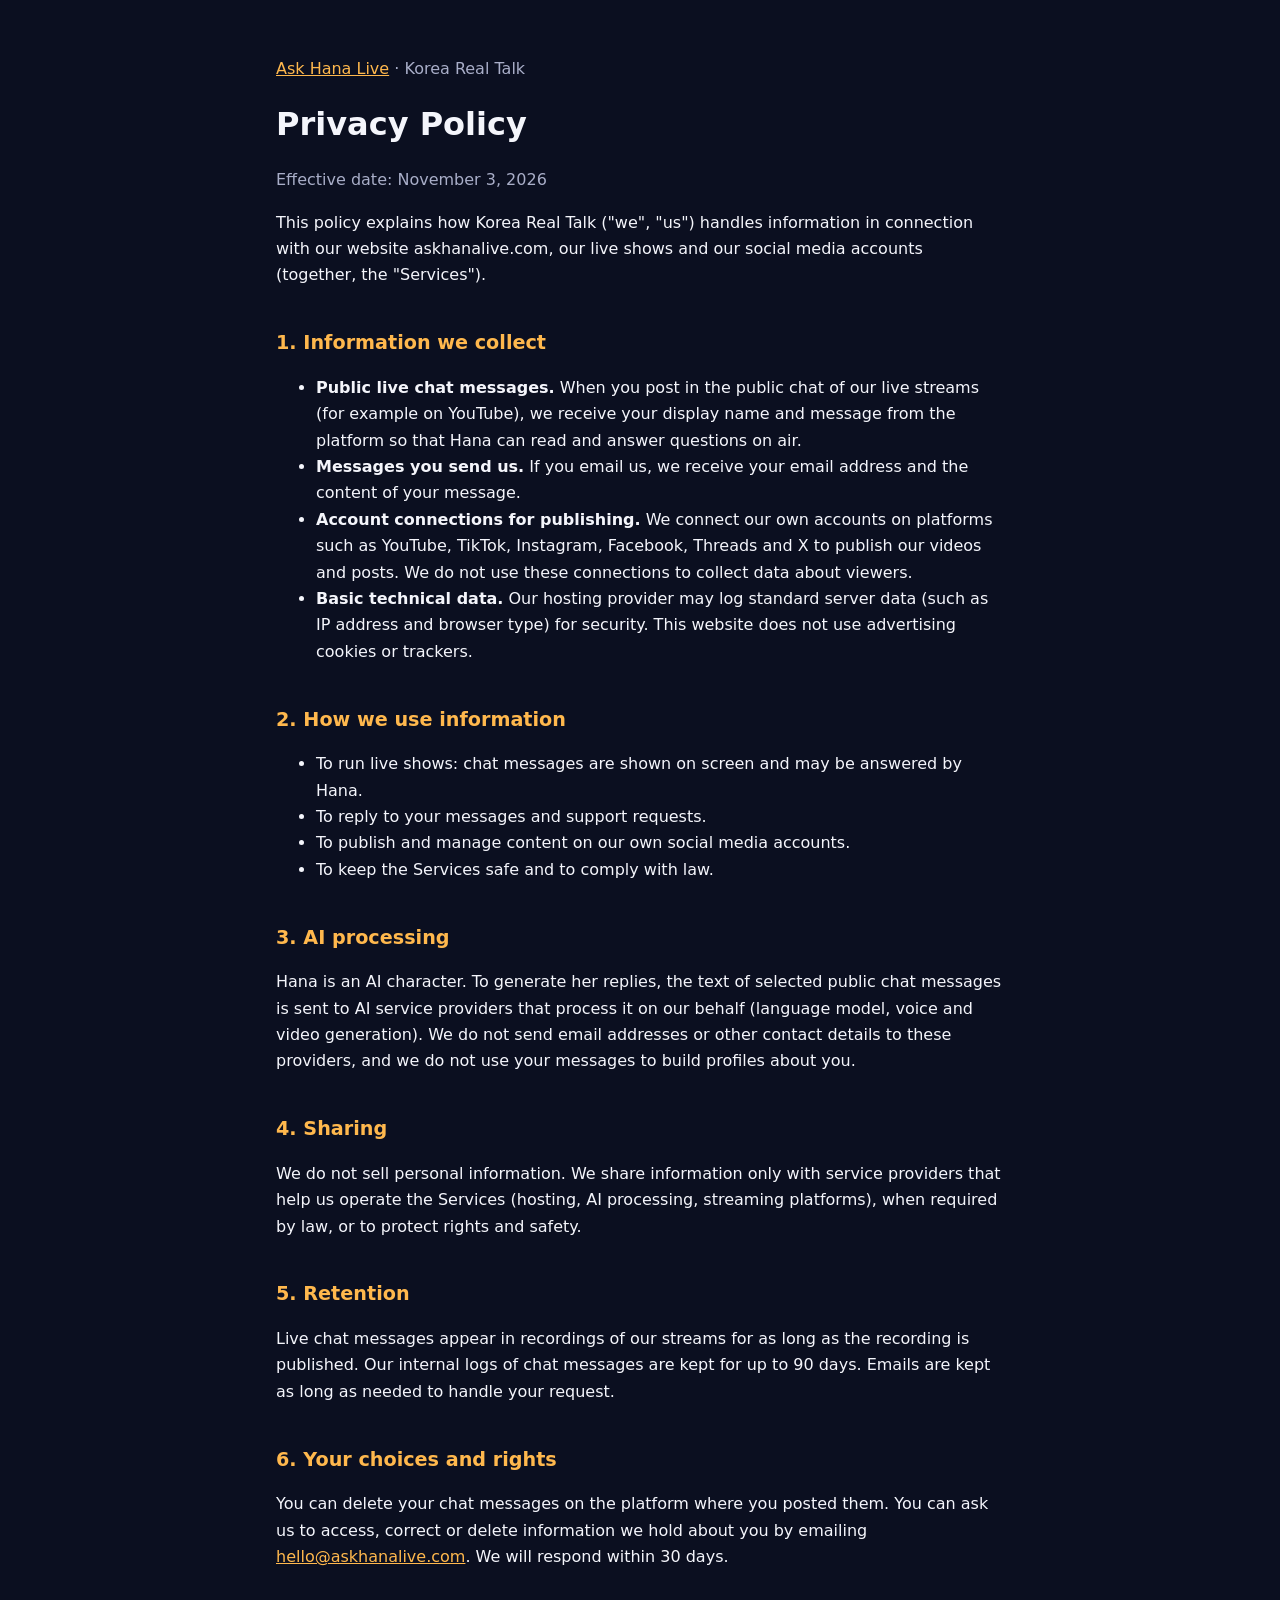
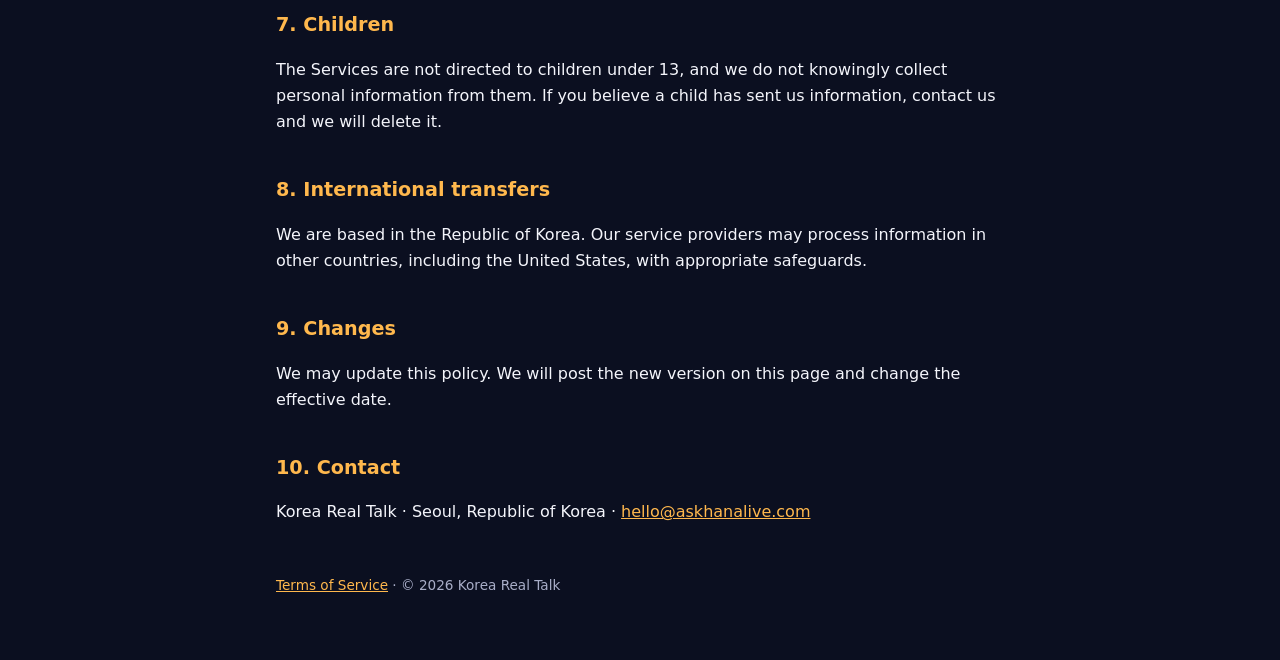
==== privacy.html @ 2700c464 "Add site: home, privacy policy, terms of service (askhanalive.com) Co-Authored-By: Claude Opus 5.5 <" ====
<!doctype html><html lang="en"><head><meta charset="utf-8"><meta name="viewport" content="width=device-width,initial-scale=1">
<title>Privacy Policy · Ask Hana Live</title><link rel="stylesheet" href="style.css"></head><body><main>
<p class="mut"><a href="index.html">Ask Hana Live</a> · Korea Real Talk</p>
<h1>Privacy Policy</h1>
<p class="mut">Effective date: November 3, 2026</p>
<p>This policy explains how Korea Real Talk ("we", "us") handles information in connection with our website askhanalive.com, our live shows and our social media accounts (together, the "Services").</p>
<h2>1. Information we collect</h2>
<ul>
<li><b>Public live chat messages.</b> When you post in the public chat of our live streams (for example on YouTube), we receive your display name and message from the platform so that Hana can read and answer questions on air.</li>
<li><b>Messages you send us.</b> If you email us, we receive your email address and the content of your message.</li>
<li><b>Account connections for publishing.</b> We connect our own accounts on platforms such as YouTube, TikTok, Instagram, Facebook, Threads and X to publish our videos and posts. We do not use these connections to collect data about viewers.</li>
<li><b>Basic technical data.</b> Our hosting provider may log standard server data (such as IP address and browser type) for security. This website does not use advertising cookies or trackers.</li>
</ul>
<h2>2. How we use information</h2>
<ul>
<li>To run live shows: chat messages are shown on screen and may be answered by Hana.</li>
<li>To reply to your messages and support requests.</li>
<li>To publish and manage content on our own social media accounts.</li>
<li>To keep the Services safe and to comply with law.</li>
</ul>
<h2>3. AI processing</h2>
<p>Hana is an AI character. To generate her replies, the text of selected public chat messages is sent to AI service providers that process it on our behalf (language model, voice and video generation). We do not send email addresses or other contact details to these providers, and we do not use your messages to build profiles about you.</p>
<h2>4. Sharing</h2>
<p>We do not sell personal information. We share information only with service providers that help us operate the Services (hosting, AI processing, streaming platforms), when required by law, or to protect rights and safety.</p>
<h2>5. Retention</h2>
<p>Live chat messages appear in recordings of our streams for as long as the recording is published. Our internal logs of chat messages are kept for up to 90 days. Emails are kept as long as needed to handle your request.</p>
<h2>6. Your choices and rights</h2>
<p>You can delete your chat messages on the platform where you posted them. You can ask us to access, correct or delete information we hold about you by emailing <a href="mailto:hello@askhanalive.com">hello@askhanalive.com</a>. We will respond within 30 days.</p>
<h2>7. Children</h2>
<p>The Services are not directed to children under 13, and we do not knowingly collect personal information from them. If you believe a child has sent us information, contact us and we will delete it.</p>
<h2>8. International transfers</h2>
<p>We are based in the Republic of Korea. Our service providers may process information in other countries, including the United States, with appropriate safeguards.</p>
<h2>9. Changes</h2>
<p>We may update this policy. We will post the new version on this page and change the effective date.</p>
<h2>10. Contact</h2>
<p>Korea Real Talk · Seoul, Republic of Korea · <a href="mailto:hello@askhanalive.com">hello@askhanalive.com</a></p>
<footer><a href="terms.html">Terms of Service</a> · © 2026 Korea Real Talk</footer>
</main></body></html>
---- style.css ----
:root{--bg:#0b0f20;--fg:#f4f5fb;--mut:#a9aec8;--acc:#ffb84d;--card:#141a33}
*{box-sizing:border-box}body{margin:0;background:var(--bg);color:var(--fg);font:16px/1.65 system-ui,-apple-system,"Segoe UI",Roboto,sans-serif}
main{max-width:760px;margin:0 auto;padding:40px 16px 64px}
h1{font-size:2rem;margin:.2em 0}h2{font-size:1.2rem;margin-top:2em;color:var(--acc)}
a{color:var(--acc)}p,li{color:var(--fg)}small,.mut{color:var(--mut)}
.card{background:var(--card);border-radius:16px;padding:20px 22px;margin:18px 0}
nav{display:flex;gap:16px;flex-wrap:wrap;margin-top:28px;font-size:.95rem}
footer{margin-top:48px;color:var(--mut);font-size:.85rem}
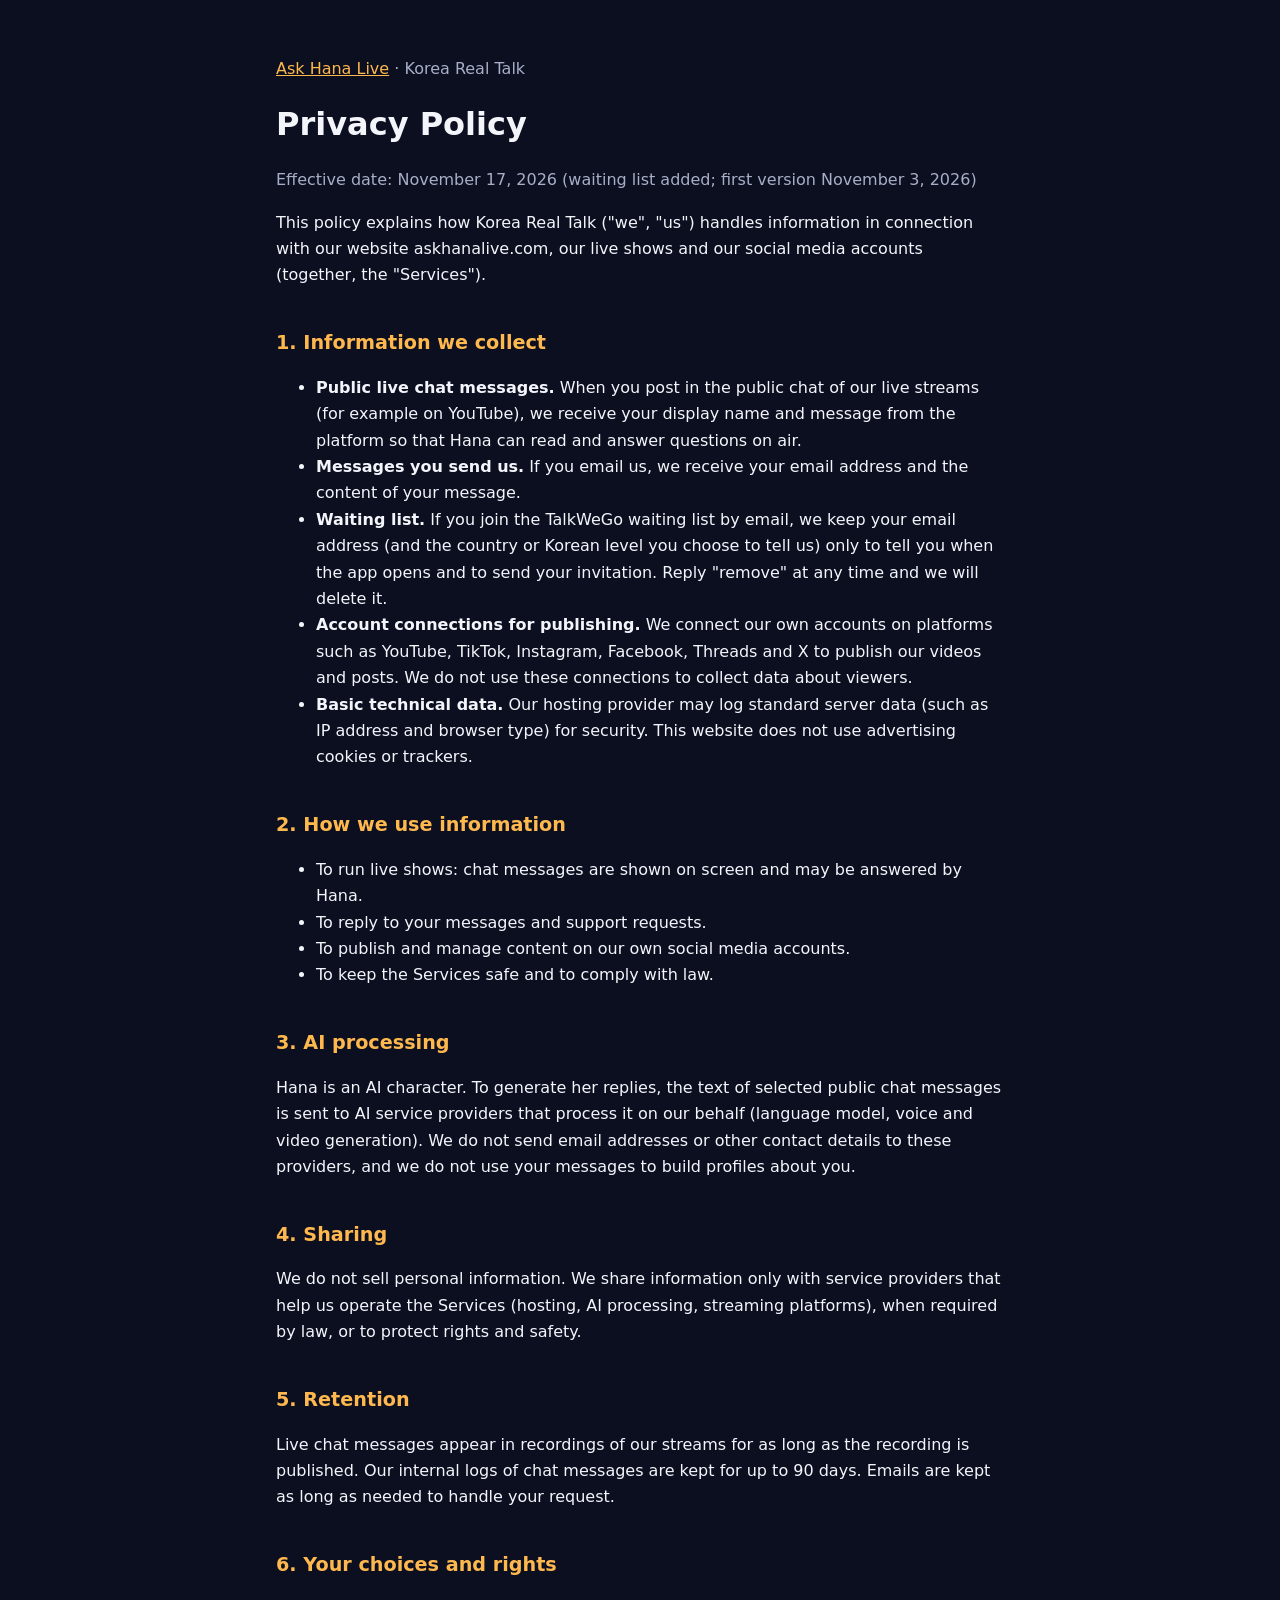
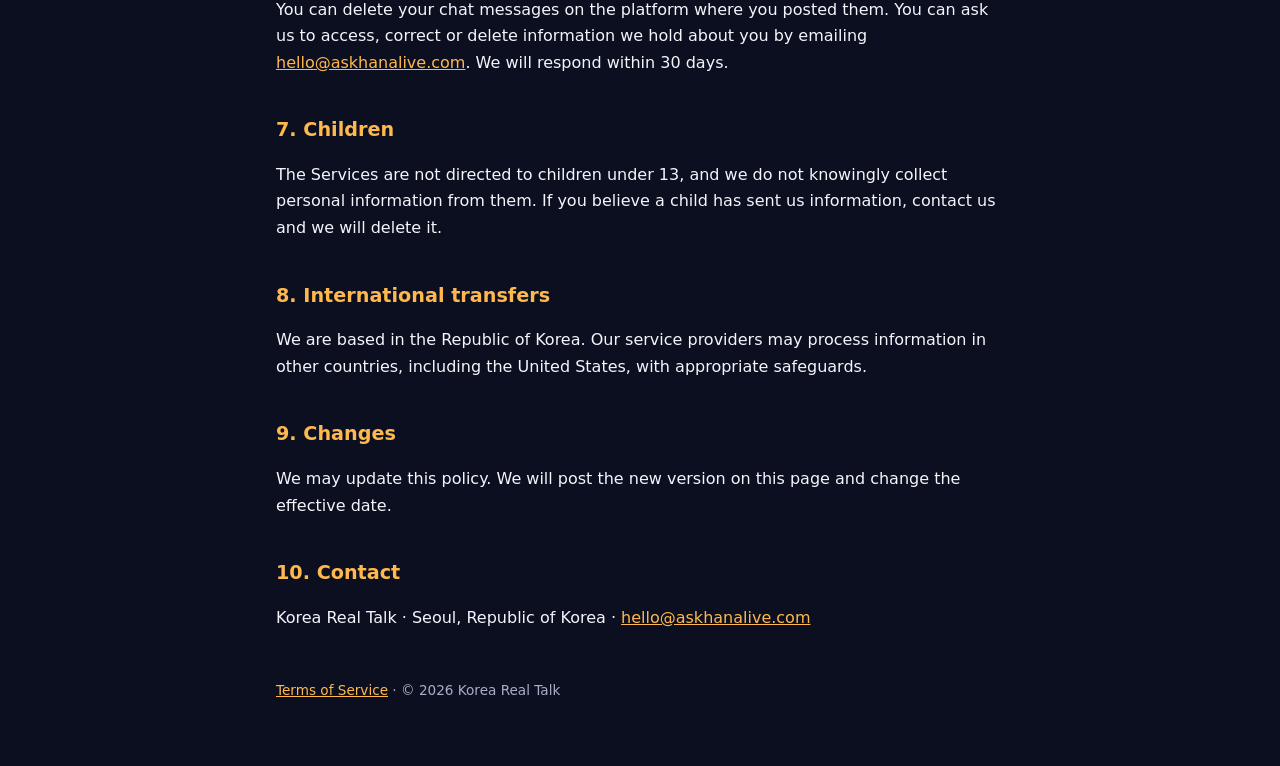
==== commit b9721e03: "TalkWeGo 대기 명단 페이지(/app) · 첫 화면 방송 시간 = 매주 화요일(현지 시각) · 개인정보 처리방침에 대기 명단 항목 추가 Co-Authored-By: Claud" ====
--- a/privacy.html
+++ b/privacy.html
@@ -2,12 +2,13 @@
 <title>Privacy Policy · Ask Hana Live</title><link rel="stylesheet" href="style.css"></head><body><main>
 <p class="mut"><a href="index.html">Ask Hana Live</a> · Korea Real Talk</p>
 <h1>Privacy Policy</h1>
-<p class="mut">Effective date: November 3, 2026</p>
+<p class="mut">Effective date: November 17, 2026 (waiting list added; first version November 3, 2026)</p>
 <p>This policy explains how Korea Real Talk ("we", "us") handles information in connection with our website askhanalive.com, our live shows and our social media accounts (together, the "Services").</p>
 <h2>1. Information we collect</h2>
 <ul>
 <li><b>Public live chat messages.</b> When you post in the public chat of our live streams (for example on YouTube), we receive your display name and message from the platform so that Hana can read and answer questions on air.</li>
 <li><b>Messages you send us.</b> If you email us, we receive your email address and the content of your message.</li>
+<li><b>Waiting list.</b> If you join the TalkWeGo waiting list by email, we keep your email address (and the country or Korean level you choose to tell us) only to tell you when the app opens and to send your invitation. Reply "remove" at any time and we will delete it.</li>
 <li><b>Account connections for publishing.</b> We connect our own accounts on platforms such as YouTube, TikTok, Instagram, Facebook, Threads and X to publish our videos and posts. We do not use these connections to collect data about viewers.</li>
 <li><b>Basic technical data.</b> Our hosting provider may log standard server data (such as IP address and browser type) for security. This website does not use advertising cookies or trackers.</li>
 </ul>
